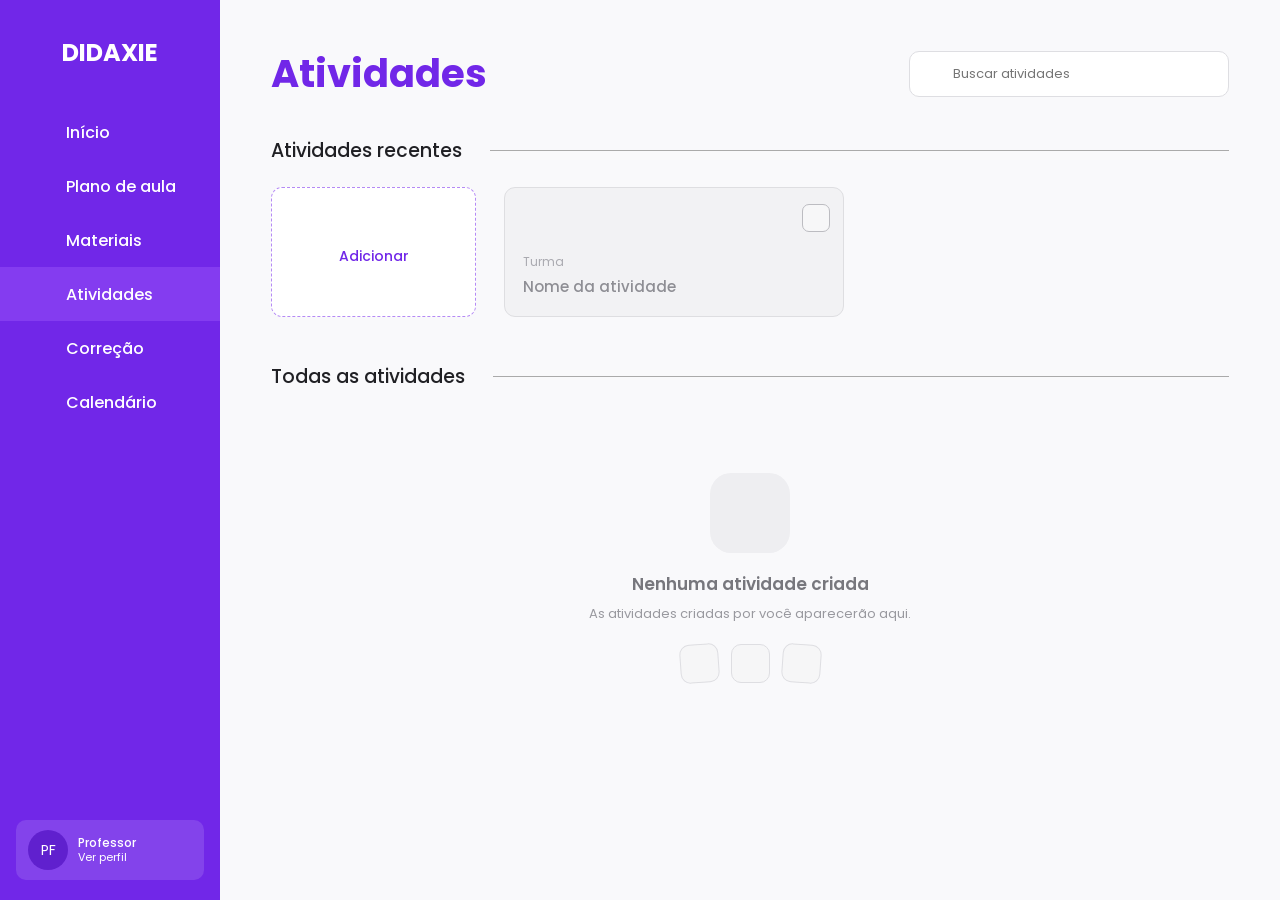
==== DIDAXIE/atividades.html @ df8f22e7 "pagina atividade" ====
<!DOCTYPE html>
<html lang="pt-BR">
<head>
    <meta charset="UTF-8">
    <meta name="viewport" content="width=device-width, initial-scale=1.0">

    <title>Atividades | Didaxie</title>

    <link rel="preconnect" href="https://fonts.googleapis.com">
    <link rel="preconnect" href="https://fonts.gstatic.com" crossorigin>

    <link
        href="https://fonts.googleapis.com/css2?family=Poppins:wght@400;500;600;700&display=swap"
        rel="stylesheet"
    >

    <link
        rel="stylesheet"
        href="https://cdn-uicons.flaticon.com/4.0.0/uicons-regular-rounded/css/uicons-regular-rounded.css"
    >

    <link rel="stylesheet" href="css/navbar.css">
    <link rel="stylesheet" href="css/atividades.css">
</head>

<body>

<button
    class="mobile-menu-button"
    id="mobileMenuButton"
    aria-label="Abrir menu"
>
    <i class="fi fi-rr-menu-burger"></i>
</button>

<aside class="sidebar" id="sidebar">

    <div class="sidebar-header">

        <a href="painel.html" class="logo">
            <span class="logo-completo">DIDAXIE</span>
            <span class="logo-reduzido">D</span>
        </a>

        <button
            class="sidebar-toggle"
            id="sidebarToggle"
            aria-label="Recolher menu"
        >
            <i class="fi fi-rr-angle-small-left"></i>
        </button>

    </div>

    <nav class="sidebar-menu">

        <a href="painel.html" class="menu-item" data-label="Início">
            <i class="fi fi-rr-home"></i>
            <span>Início</span>
        </a>

        <a href="#" class="menu-item" data-label="Plano de aula">
            <i class="fi fi-rr-book-open-cover"></i>
            <span>Plano de aula</span>
        </a>

        <a href="materiais.html" class="menu-item" data-label="Materiais">
            <i class="fi fi-rr-folder-open"></i>
            <span>Materiais</span>
        </a>

        <a href="atividades.html" class="menu-item active" data-label="Atividades">
            <i class="fi fi-rr-document"></i>
            <span>Atividades</span>
        </a>

        <a href="#" class="menu-item" data-label="Correção">
            <i class="fi fi-rr-edit"></i>
            <span>Correção</span>
        </a>

        <a href="calendario.html" class="menu-item" data-label="Calendário">
            <i class="fi fi-rr-calendar"></i>
            <span>Calendário</span>
        </a>

    </nav>

    <a href="cadastro_professor.html" class="profile-card">

        <div class="profile-avatar">
            PF
        </div>

        <div class="profile-info">
            <strong>Professor</strong>
            <span>Ver perfil</span>
        </div>

        <i class="fi fi-rr-angle-small-right profile-arrow"></i>

    </a>

</aside>

<div class="sidebar-overlay" id="sidebarOverlay"></div>

<main class="atividades-page">

    <header class="atividades-header">

        <h1>Atividades</h1>

        <div class="busca-atividades">

            <i class="fi fi-rr-search"></i>

            <input
                type="search"
                id="buscarAtividade"
                placeholder="Buscar atividades"
                autocomplete="off"
            >

        </div>

    </header>

    <section class="secao-atividades">

        <div class="secao-titulo">

            <h2>Atividades recentes</h2>

            <div class="titulo-linha"></div>

        </div>

        <div class="recentes-grid">

            <button
                class="adicionar-card"
                id="adicionarAtividade"
                type="button"
            >

                <i class="fi fi-rr-plus"></i>

                <span>Adicionar</span>

            </button>

            <div
                class="recentes-lista"
                id="atividadesRecentes"
            ></div>

        </div>

    </section>

    <section class="secao-atividades todas-secao">

        <div class="secao-titulo">

            <h2>Todas as atividades</h2>

            <div class="titulo-linha"></div>

        </div>

        <div
            class="atividades-grid"
            id="todasAtividades"
        ></div>

    </section>

</main>

<div
    class="menu-atividade"
    id="menuAtividade"
>

    <div class="menu-cabecalho">

        <strong id="menuNomeAtividade"></strong>

        <span id="menuTurmaAtividade"></span>

    </div>

    <div class="menu-separador"></div>

    <button
        type="button"
        class="menu-opcao"
        data-acao="editar"
    >
        <i class="fi fi-rr-edit"></i>
        <span>Editar atividade</span>
    </button>

    <button
        type="button"
        class="menu-opcao"
        data-acao="visualizar"
    >
        <i class="fi fi-rr-eye"></i>
        <span>Visualizar atividade</span>
    </button>

    <button
        type="button"
        class="menu-opcao"
        data-acao="correcao"
    >
        <i class="fi fi-rr-check-circle"></i>
        <span>Correção</span>
    </button>

    <div class="menu-separador"></div>

    <button
        type="button"
        class="menu-opcao"
        data-acao="copiar"
    >
        <i class="fi fi-rr-copy"></i>
        <span>Fazer uma cópia</span>
    </button>

    <button
        type="button"
        class="menu-opcao"
        data-acao="compartilhar"
    >
        <i class="fi fi-rr-share"></i>
        <span>Compartilhar</span>
    </button>

    <button
        type="button"
        class="menu-opcao"
        data-acao="arquivar"
    >
        <i class="fi fi-rr-box"></i>
        <span>Arquivar</span>
    </button>

    <div class="menu-separador"></div>

    <button
        type="button"
        class="menu-opcao excluir"
        data-acao="excluir"
    >
        <i class="fi fi-rr-trash"></i>
        <span>Excluir</span>
    </button>

</div>

<script src="javaScript/navbar.js"></script>
<script src="javaScript/atividades.js"></script>

</body>
</html>
---- DIDAXIE/css/navbar.css ----
@import url('https://fonts.googleapis.com/css2?family=Poppins:wght@400;500;600;700&display=swap');


/* ==============================
   CONFIGURAÇÕES
============================== */

* {
    margin: 0;
    padding: 0;
    box-sizing: border-box;
}

:root {
    --sidebar-aberta: 220px;
    --sidebar-fechada: 72px;

    --roxo: #7127e8;
    --roxo-claro: #843cf0;
    --roxo-hover: #7d36ec;

    --branco: #ffffff;

    --transicao: 0.3s ease;
}


/* ==============================
   SIDEBAR
============================== */

.sidebar {
    width: var(--sidebar-aberta);
    height: 100vh;

    position: fixed;
    top: 0;
    left: 0;

    display: flex;
    flex-direction: column;

    background: var(--roxo);

    color: var(--branco);

    font-family: "Poppins", sans-serif;

    overflow: hidden;

    z-index: 1000;

    transition:
        width var(--transicao),
        transform var(--transicao),
        box-shadow var(--transicao);
}


/* ==============================
   CABEÇALHO
============================== */

.sidebar-header {
    min-height: 105px;

    position: relative;

    display: flex;
    align-items: center;
    justify-content: center;

    padding: 0 18px;
}


/* LOGO */

.logo {
    color: white;
    text-decoration: none;

    font-size: 24px;
    font-weight: 700;

    white-space: nowrap;
}


.logo-reduzido {
    display: none;
}


/* ==============================
   BOTÃO DE RECOLHER
============================== */

.sidebar-toggle {
    width: 30px;
    height: 30px;

    position: absolute;
    right: 6px;

    border: none;
    border-radius: 8px;

    display: flex;
    align-items: center;
    justify-content: center;

    background: transparent;

    color: white;

    font-size: 21px;

    cursor: pointer;

    transition:
        background 0.2s ease,
        transform 0.3s ease;
}


.sidebar-toggle:hover {
    background: rgba(255, 255, 255, 0.15);
}


/* ==============================
   MENU
============================== */

.sidebar-menu {
    width: 100%;

    display: flex;
    flex-direction: column;
}


.menu-item {
    width: 100%;
    min-height: 54px;

    display: flex;
    align-items: center;

    gap: 16px;

    padding: 0 22px;

    color: white;

    text-decoration: none;

    font-size: 16px;
    font-weight: 500;

    white-space: nowrap;

    transition:
        background 0.2s ease,
        padding 0.3s ease;
}


/* ÍCONES */

.menu-item i {
    min-width: 28px;

    display: flex;
    justify-content: center;
    align-items: center;

    font-size: 20px;

    line-height: 1;
}


.menu-item:hover {
    background: rgba(255, 255, 255, 0.10);
}


.menu-item.active {
    background: var(--roxo-claro);
}


/* ==============================
   PERFIL
============================== */

.profile-card {
    min-height: 60px;

    margin: auto 16px 20px;

    padding: 8px 12px;

    display: flex;
    align-items: center;

    gap: 10px;

    border-radius: 10px;

    background: rgba(255, 255, 255, 0.13);

    color: white;
    text-decoration: none;

    overflow: hidden;

    transition:
        background 0.2s ease,
        margin 0.3s ease,
        padding 0.3s ease;
}


.profile-card:hover {
    background: rgba(255, 255, 255, 0.20);
}


.profile-avatar {
    min-width: 40px;
    width: 40px;
    height: 40px;

    border-radius: 50%;

    display: flex;
    align-items: center;
    justify-content: center;

    background: #6020ce;

    font-size: 14px;
}


.profile-info {
    min-width: 90px;

    display: flex;
    flex-direction: column;

    line-height: 1.2;
}


.profile-info strong {
    font-size: 12px;
    font-weight: 500;
}


.profile-info span {
    font-size: 11px;
}


.profile-arrow {
    margin-left: auto;
}


/* ==============================
   NAVBAR RECOLHIDA
============================== */

.sidebar.collapsed {
    width: var(--sidebar-fechada);
}


/* LOGO */

.sidebar.collapsed .logo-completo {
    display: none;
}


.sidebar.collapsed .logo-reduzido {
    display: inline;
}


/* MENU */

.sidebar.collapsed .menu-item {
    padding: 0;

    justify-content: center;
}


.sidebar.collapsed .menu-item span {
    display: none;
}


/* PERFIL */

.sidebar.collapsed .profile-card {
    margin: auto 8px 20px;

    padding: 8px;

    justify-content: center;
}


.sidebar.collapsed .profile-info,
.sidebar.collapsed .profile-arrow {
    display: none;
}


/* SETA */

.sidebar.collapsed .sidebar-toggle {
    right: 50%;

    transform: translateX(50%) rotate(180deg);
}


/* ==============================
   ABERTURA PELO MOUSE

   IMPORTANTE:
   Só abre temporariamente se estiver
   recolhida pelo usuário.
============================== */

@media (min-width: 769px) {

    .sidebar.collapsed.hover-open {
        width: var(--sidebar-aberta);

        box-shadow: 8px 0 25px rgba(0, 0, 0, 0.12);
    }


    /* LOGO */

    .sidebar.collapsed.hover-open .logo-completo {
        display: inline;
    }


    .sidebar.collapsed.hover-open .logo-reduzido {
        display: none;
    }


    /* MENU */

    .sidebar.collapsed.hover-open .menu-item {
        justify-content: flex-start;

        padding: 0 22px;
    }


    .sidebar.collapsed.hover-open .menu-item span {
        display: inline;
    }


    /* PERFIL */

    .sidebar.collapsed.hover-open .profile-card {
        margin: auto 16px 20px;

        padding: 8px 12px;

        justify-content: flex-start;
    }

    .sidebar.collapsed.hover-open .sidebar-toggle {
    opacity: 1;
    visibility: visible;
    pointer-events: auto;
}

.sidebar.collapsed .sidebar-toggle {
    opacity: 0;
    visibility: hidden;
    pointer-events: none;
}


    .sidebar.collapsed.hover-open .profile-info {
        display: flex;
    }


    .sidebar.collapsed.hover-open .profile-arrow {
        display: block;
    }


    /* SETA */

    .sidebar.collapsed.hover-open .sidebar-toggle {
        right: 6px;

        transform: rotate(180deg);
    }

}


/* ==============================
   BOTÃO MOBILE
============================== */

.mobile-menu-button {
    display: none;

    width: 44px;
    height: 44px;

    position: fixed;

    top: 15px;
    left: 15px;

    border: none;
    border-radius: 10px;

    align-items: center;
    justify-content: center;

    background: var(--roxo);

    color: white;

    font-size: 20px;

    cursor: pointer;

    z-index: 900;
}


/* ==============================
   OVERLAY MOBILE
============================== */

.sidebar-overlay {
    display: none;

    position: fixed;

    inset: 0;

    background: rgba(0, 0, 0, 0.4);

    z-index: 950;
}


/* ==============================
   MOBILE / TABLET
============================== */

@media (max-width: 768px) {

    .sidebar,
    .sidebar.collapsed {
        width: 230px;

        transform: translateX(-100%);
    }


    .sidebar.mobile-open {
        transform: translateX(0);
    }


    /* Sempre mostra conteúdo quando abre no mobile */

    .sidebar .logo-completo,
    .sidebar.collapsed .logo-completo {
        display: inline;
    }


    .sidebar .logo-reduzido,
    .sidebar.collapsed .logo-reduzido {
        display: none;
    }


    .sidebar .menu-item,
    .sidebar.collapsed .menu-item {
        padding: 0 22px;

        justify-content: flex-start;
    }


    .sidebar .menu-item span,
    .sidebar.collapsed .menu-item span {
        display: inline;
    }


    .sidebar .profile-card,
    .sidebar.collapsed .profile-card {
        margin: auto 16px 20px;

        padding: 8px 12px;

        justify-content: flex-start;
    }


    .sidebar .profile-info,
    .sidebar.collapsed .profile-info {
        display: flex;
    }


    .sidebar .profile-arrow,
    .sidebar.collapsed .profile-arrow {
        display: block;
    }


    .sidebar .sidebar-toggle,
    .sidebar.collapsed .sidebar-toggle {
        right: 6px;

        transform: none;
    }


    .mobile-menu-button {
        display: flex;
    }


    .sidebar-overlay.active {
        display: block;
    }

}


/* ==============================
   CELULARES PEQUENOS
============================== */

@media (max-width: 400px) {

    .sidebar,
    .sidebar.collapsed {
        width: 85%;
    }

}
---- DIDAXIE/css/atividades.css ----
:root {
    --ativ-roxo: #7127e8;
    --ativ-roxo-claro: #f1e8ff;
    --ativ-texto: #202024;
    --ativ-secundario: #89898f;
    --ativ-cinza: #a7a7ad;
    --ativ-cinza-claro: #f1f1f3;
    --ativ-borda: #dedee2;
    --ativ-fundo: #f9f9fb;
    --ativ-card: #fff;
    --ativ-sombra: 0 8px 28px rgba(0, 0, 0, .06);
}

body {
    min-height: 100vh;
    background: var(--ativ-fundo);
    color: var(--ativ-texto);
    font-family: "Poppins", sans-serif;
    overflow-x: hidden;
}

.atividades-page {
    min-height: 100vh;
    margin-left: var(--sidebar-aberta);
    padding: clamp(34px, 5vh, 52px) clamp(26px, 4vw, 58px) 42px;
    transition: margin-left var(--transicao);
}

body:has(.sidebar.collapsed:not(.hover-open)) .atividades-page {
    margin-left: var(--sidebar-fechada);
}

/* CABEÇALHO */

.atividades-header {
    margin-bottom: 34px;
    display: flex;
    align-items: center;
    justify-content: space-between;
    gap: 30px;
}

.atividades-header h1 {
    margin: 0;
    color: var(--ativ-roxo);
    font-size: clamp(32px, 3vw, 42px);
    font-weight: 700;
}

.busca-atividades {
    width: min(320px, 40vw);
    height: 46px;
    position: relative;
}

.busca-atividades i {
    position: absolute;
    top: 50%;
    left: 14px;
    color: var(--ativ-roxo);
    font-size: 18px;
    transform: translateY(-50%);
    pointer-events: none;
}

.busca-atividades input {
    width: 100%;
    height: 100%;
    padding: 0 14px 0 43px;
    border: 1px solid var(--ativ-borda);
    border-radius: 10px;
    outline: none;
    background: #fff;
    color: var(--ativ-texto);
    font-family: inherit;
    font-size: 13px;
}

.busca-atividades input:focus {
    border-color: var(--ativ-roxo);
    box-shadow: 0 0 0 3px rgba(113, 39, 232, .08);
}

/* SEÇÕES */

.secao-atividades {
    margin-bottom: 45px;
}

.secao-titulo {
    margin-bottom: 22px;
    display: flex;
    align-items: center;
    gap: 28px;
}

.secao-titulo h2 {
    margin: 0;
    flex-shrink: 0;
    font-size: 19px;
    font-weight: 500;
}

.titulo-linha {
    width: 100%;
    height: 1px;
    background: #aaa;
}

/* RECENTES */

.recentes-grid {
    display: grid;
    grid-template-columns: 205px minmax(0, 1fr);
    gap: 28px;
}

.adicionar-card {
    min-height: 130px;
    border: 1.5px dashed #b58af5;
    border-radius: 11px;
    display: flex;
    flex-direction: column;
    align-items: center;
    justify-content: center;
    gap: 9px;
    background: #fff;
    color: var(--ativ-roxo);
    font-family: inherit;
    cursor: pointer;
    transition: .2s ease;
}

.adicionar-card i {
    font-size: 29px;
}

.adicionar-card span {
    font-size: 14px;
    font-weight: 500;
}

.adicionar-card:hover {
    border-color: var(--ativ-roxo);
    background: #faf7ff;
    transform: translateY(-2px);
}

.recentes-lista {
    display: grid;
    grid-template-columns: minmax(220px, 340px);
}

/* CARD */

.atividade-card {
    min-width: 0;
    min-height: 130px;
    position: relative;
    padding: 18px;
    border: 1px solid #cacacd;
    border-radius: 11px;
    display: flex;
    flex-direction: column;
    justify-content: flex-end;
    background: #fff;
    transition:
        transform .2s ease,
        box-shadow .2s ease,
        border-color .2s ease;
}

.atividade-card:hover {
    border-color: #c5a7ed;
    transform: translateY(-2px);
    box-shadow: var(--ativ-sombra);
}

/* CARD CINZA DE EXEMPLO */

.atividade-card.placeholder {
    border-color: #dedee1;
    background: #f2f2f4;
    box-shadow: none;
}

.atividade-card.placeholder:hover {
    border-color: #cacacd;
    background: #eeeeF1;
}

.atividade-card.placeholder .atividade-info span {
    color: #aaaab0;
}

.atividade-card.placeholder .atividade-info strong {
    color: #8e8e94;
}

.atividade-card.placeholder .atividade-menu-botao {
    color: #94949a;
}

.atividade-card.placeholder .atividade-check {
    border-color: #bcbcc1;
    background: #f7f7f8;
}

.atividade-card-topo {
    position: absolute;
    top: 12px;
    left: 13px;
    right: 13px;
    display: flex;
    align-items: center;
    justify-content: space-between;
}

.atividade-menu-botao {
    width: 38px;
    height: 36px;
    border: none;
    border-radius: 8px;
    display: flex;
    align-items: center;
    justify-content: center;
    background: transparent;
    color: #646469;
    font-size: 20px;
    cursor: pointer;
}

.atividade-menu-botao:hover {
    background: var(--ativ-roxo-claro);
    color: var(--ativ-roxo);
}

.atividade-check {
    width: 28px;
    height: 28px;
    border: 1px solid #aaa;
    border-radius: 7px;
    appearance: none;
    background: #fff;
    cursor: pointer;
}

.atividade-check:checked {
    border-color: var(--ativ-roxo);
    background:
        var(--ativ-roxo)
        url("data:image/svg+xml,%3Csvg xmlns='http://www.w3.org/2000/svg' width='18' height='18' viewBox='0 0 24 24' fill='none' stroke='white' stroke-width='3' stroke-linecap='round' stroke-linejoin='round'%3E%3Cpolyline points='20 6 9 17 4 12'/%3E%3C/svg%3E")
        center / 15px no-repeat;
}

.atividade-info span {
    display: block;
    margin-bottom: 4px;
    color: var(--ativ-secundario);
    font-size: 12px;
}

.atividade-info strong {
    display: block;
    color: var(--ativ-texto);
    font-size: 15px;
    font-weight: 500;
    white-space: nowrap;
    overflow: hidden;
    text-overflow: ellipsis;
}

/* TODAS AS ATIVIDADES */

.atividades-grid {
    min-height: 330px;
}

/* ESTADO VAZIO INFERIOR */

.estado-vazio-atividades {
    min-height: 330px;
    display: flex;
    align-items: center;
    justify-content: center;
    color: var(--ativ-cinza);
    text-align: center;
}

.estado-vazio-conteudo {
    width: min(100%, 430px);
    padding: 30px 20px;
}

.estado-vazio-icone {
    width: 80px;
    height: 80px;
    margin: 0 auto 18px;
    border-radius: 21px;
    display: grid;
    place-items: center;
    background: #eeeeF1;
    color: #aaaab0;
    font-size: 33px;
}

.estado-vazio-conteudo h3 {
    margin: 0;
    color: #77777d;
    font-size: 17px;
    font-weight: 600;
}

.estado-vazio-conteudo p {
    max-width: 370px;
    margin: 7px auto 0;
    color: #99999f;
    font-size: 13px;
    line-height: 1.6;
}

.acoes-exemplo {
    margin-top: 20px;
    display: flex;
    align-items: center;
    justify-content: center;
    gap: 12px;
}

.acao-exemplo {
    width: 39px;
    height: 39px;
    border: 1px solid #dedee2;
    border-radius: 10px;
    display: grid;
    place-items: center;
    background: #f6f6f7;
    color: #b5b5ba;
    font-size: 16px;
}

.acao-exemplo:nth-child(1) {
    transform: rotate(-4deg);
}

.acao-exemplo:nth-child(3) {
    transform: rotate(4deg);
}

/* MENU DE OPÇÕES */

.menu-atividade {
    width: 250px;
    position: fixed;
    z-index: 4000;
    padding: 9px;
    border: 1px solid #ececef;
    border-radius: 11px;
    display: none;
    background: #fff;
    box-shadow: 0 12px 35px rgba(0, 0, 0, .17);
}

.menu-atividade.aberto {
    display: block;
}

.menu-cabecalho {
    padding: 10px 11px 9px;
    display: flex;
    flex-direction: column;
}

.menu-cabecalho strong {
    max-width: 100%;
    color: #202024;
    font-size: 13px;
    font-weight: 600;
    white-space: nowrap;
    overflow: hidden;
    text-overflow: ellipsis;
}

.menu-cabecalho span {
    margin-top: 2px;
    color: #999;
    font-size: 10px;
}

.menu-separador {
    height: 1px;
    margin: 4px 5px;
    background: #ececef;
}

.menu-opcao {
    width: 100%;
    min-height: 40px;
    padding: 0 10px;
    border: none;
    border-radius: 7px;
    display: flex;
    align-items: center;
    gap: 10px;
    background: transparent;
    color: #45454a;
    font-family: inherit;
    font-size: 11px;
    text-align: left;
    cursor: pointer;
}

.menu-opcao i {
    width: 18px;
    color: #77777c;
    font-size: 15px;
}

.menu-opcao:hover {
    background: #f6f2fc;
}

.menu-opcao.excluir,
.menu-opcao.excluir i {
    color: #d74d66;
}

.menu-opcao.excluir:hover {
    background: #fff0f3;
}

/* TABLET */

@media (max-width: 900px) {

    .atividades-page {
        padding-left: 26px;
        padding-right: 26px;
    }

    .recentes-grid {
        grid-template-columns: 180px minmax(0, 1fr);
    }

}

/* MOBILE */

@media (max-width: 768px) {

    .atividades-page,
    body:has(.sidebar.collapsed:not(.hover-open)) .atividades-page {
        margin-left: 0;
        padding: 84px 16px 30px;
    }

    .atividades-header h1 {
        font-size: 29px;
    }

    .busca-atividades {
        width: min(260px, 45vw);
    }

    .recentes-grid {
        grid-template-columns: 1fr;
        gap: 14px;
    }

    .adicionar-card {
        min-height: 100px;
    }

    .recentes-lista {
        grid-template-columns: 1fr;
    }

    .atividade-card {
        min-height: 120px;
    }

    .estado-vazio-atividades {
        min-height: 290px;
    }

}

/* CELULAR */

@media (max-width: 520px) {

    .atividades-page {
        padding-left: 11px;
        padding-right: 11px;
    }

    .atividades-header {
        flex-direction: column;
        align-items: stretch;
        gap: 16px;
    }

    .atividades-header h1 {
        font-size: 27px;
    }

    .busca-atividades {
        width: 100%;
        height: 48px;
    }

    .secao-atividades {
        margin-bottom: 34px;
    }

    .secao-titulo {
        gap: 13px;
    }

    .secao-titulo h2 {
        font-size: 16px;
    }

    .atividade-info strong {
        font-size: 14px;
    }

    .estado-vazio-icone {
        width: 72px;
        height: 72px;
        font-size: 29px;
    }

    .estado-vazio-conteudo h3 {
        font-size: 15px;
    }

    .estado-vazio-conteudo p {
        max-width: 290px;
        font-size: 12px;
    }

    .menu-atividade {
        width: calc(100vw - 24px);
        max-width: 320px;
    }

    .menu-opcao {
        min-height: 44px;
        font-size: 12px;
    }

}
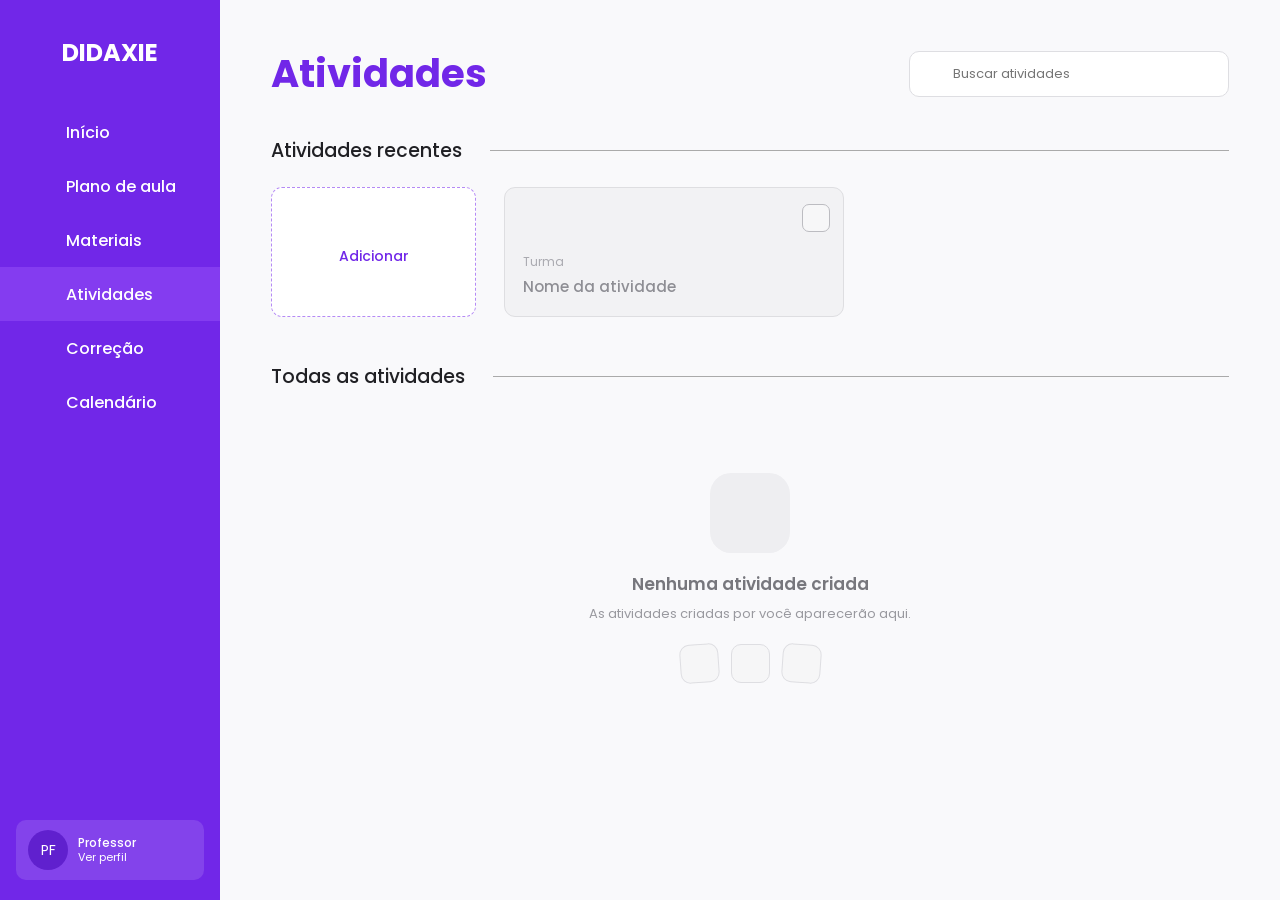
==== commit ac9aa6f3: "pagina correção na navbar" ====
--- a/DIDAXIE/atividades.html
+++ b/DIDAXIE/atividades.html
@@ -3,267 +3,155 @@
 <head>
     <meta charset="UTF-8">
     <meta name="viewport" content="width=device-width, initial-scale=1.0">
-
     <title>Atividades | Didaxie</title>
-
     <link rel="preconnect" href="https://fonts.googleapis.com">
     <link rel="preconnect" href="https://fonts.gstatic.com" crossorigin>
-
-    <link
-        href="https://fonts.googleapis.com/css2?family=Poppins:wght@400;500;600;700&display=swap"
-        rel="stylesheet"
-    >
-
-    <link
-        rel="stylesheet"
-        href="https://cdn-uicons.flaticon.com/4.0.0/uicons-regular-rounded/css/uicons-regular-rounded.css"
-    >
-
+    <link href="https://fonts.googleapis.com/css2?family=Poppins:wght@400;500;600;700&display=swap" rel="stylesheet">
+    <link rel="stylesheet" href="https://cdn-uicons.flaticon.com/4.0.0/uicons-regular-rounded/css/uicons-regular-rounded.css">
     <link rel="stylesheet" href="css/navbar.css">
     <link rel="stylesheet" href="css/atividades.css">
 </head>
 
 <body>
+    <button class="mobile-menu-button" id="mobileMenuButton" aria-label="Abrir menu">
+        <i class="fi fi-rr-menu-burger"></i>
+    </button>
 
-<button
-    class="mobile-menu-button"
-    id="mobileMenuButton"
-    aria-label="Abrir menu"
->
-    <i class="fi fi-rr-menu-burger"></i>
-</button>
+    <aside class="sidebar" id="sidebar">
+        <div class="sidebar-header">
+            <a href="painel.html" class="logo">
+                <span class="logo-completo">DIDAXIE</span>
+                <span class="logo-reduzido">D</span>
+            </a>
 
-<aside class="sidebar" id="sidebar">
+            <button class="sidebar-toggle" id="sidebarToggle" aria-label="Recolher menu">
+                <i class="fi fi-rr-angle-small-left"></i>
+            </button>
+        </div>
 
-    <div class="sidebar-header">
+        <nav class="sidebar-menu">
+            <a href="painel.html" class="menu-item" data-label="Início">
+                <i class="fi fi-rr-home"></i>
+                <span>Início</span>
+            </a>
+            <a href="plano_aula.html" class="menu-item" data-label="Plano de aula">
+                <i class="fi fi-rr-book-open-cover"></i>
+                <span>Plano de aula</span>
+            </a>
+            <a href="materiais.html" class="menu-item" data-label="Materiais">
+                <i class="fi fi-rr-folder-open"></i>
+                <span>Materiais</span>
+            </a>
+            <a href="atividades.html" class="menu-item active" data-label="Atividades">
+                <i class="fi fi-rr-document"></i>
+                <span>Atividades</span>
+            </a>
+            <a href="correcao.html" class="menu-item" data-label="Correção">
+                <i class="fi fi-rr-edit"></i>
+                <span>Correção</span>
+            </a>
+            <a href="calendario.html" class="menu-item" data-label="Calendário">
+                <i class="fi fi-rr-calendar"></i>
+                <span>Calendário</span>
+            </a>
+        </nav>
 
-        <a href="painel.html" class="logo">
-            <span class="logo-completo">DIDAXIE</span>
-            <span class="logo-reduzido">D</span>
+        <a href="cadastro_professor.html" class="profile-card">
+            <div class="profile-avatar"> PF </div>
+            <div class="profile-info">
+                <strong>Professor</strong>
+                <span>Ver perfil</span>
+            </div>
+            <i class="fi fi-rr-angle-small-right profile-arrow"></i>
         </a>
+    </aside>
 
-        <button
-            class="sidebar-toggle"
-            id="sidebarToggle"
-            aria-label="Recolher menu"
-        >
-            <i class="fi fi-rr-angle-small-left"></i>
+    <div class="sidebar-overlay" id="sidebarOverlay"></div>
+
+    <main class="atividades-page">
+
+        <header class="atividades-header">
+            <h1>Atividades</h1>
+            <div class="busca-atividades">
+                <i class="fi fi-rr-search"></i>
+                <input type="search" id="buscarAtividade" placeholder="Buscar atividades" autocomplete="off">
+            </div>
+        </header>
+
+        <section class="secao-atividades">
+            <div class="secao-titulo">
+                <h2>Atividades recentes</h2>
+                <div class="titulo-linha"></div>
+            </div>
+
+            <div class="recentes-grid">
+                <button class="adicionar-card" id="adicionarAtividade" type="button">
+                    <i class="fi fi-rr-plus"></i>
+                    <span>Adicionar</span>
+                </button>
+
+                <div class="recentes-lista" id="atividadesRecentes"></div>
+            </div>
+        </section>
+
+        <section class="secao-atividades todas-secao">
+            <div class="secao-titulo">
+                <h2>Todas as atividades</h2>
+                <div class="titulo-linha"></div>
+            </div>
+            <div class="atividades-grid" id="todasAtividades"></div>
+        </section>
+    </main>
+
+    <div class="menu-atividade" id="menuAtividade">
+        <div class="menu-cabecalho">
+            <strong id="menuNomeAtividade"></strong>
+            <span id="menuTurmaAtividade"></span>
+        </div>
+
+        <div class="menu-separador"></div>
+
+        <button type="button" class="menu-opcao" data-acao="editar">
+            <i class="fi fi-rr-edit"></i>
+            <span>Editar atividade</span>
         </button>
 
+        <button type="button" class="menu-opcao" data-acao="visualizar">
+            <i class="fi fi-rr-eye"></i>
+            <span>Visualizar atividade</span>
+        </button>
+
+        <button type="button" class="menu-opcao" data-acao="correcao">
+            <i class="fi fi-rr-check-circle"></i>
+            <span>Correção</span>
+        </button>
+
+        <div class="menu-separador"></div>
+
+        <button type="button" class="menu-opcao" data-acao="copiar">
+            <i class="fi fi-rr-copy"></i>
+            <span>Fazer uma cópia</span>
+        </button>
+
+        <button type="button" class="menu-opcao" data-acao="compartilhar">
+            <i class="fi fi-rr-share"></i>
+            <span>Compartilhar</span>
+        </button>
+
+        <button type="button" class="menu-opcao" data-acao="arquivar">
+            <i class="fi fi-rr-box"></i>
+            <span>Arquivar</span>
+        </button>
+
+        <div class="menu-separador"></div>
+
+        <button type="button" class="menu-opcao excluir" data-acao="excluir">
+            <i class="fi fi-rr-trash"></i>
+            <span>Excluir</span>
+        </button>
     </div>
 
-    <nav class="sidebar-menu">
-
-        <a href="painel.html" class="menu-item" data-label="Início">
-            <i class="fi fi-rr-home"></i>
-            <span>Início</span>
-        </a>
-
-        <a href="#" class="menu-item" data-label="Plano de aula">
-            <i class="fi fi-rr-book-open-cover"></i>
-            <span>Plano de aula</span>
-        </a>
-
-        <a href="materiais.html" class="menu-item" data-label="Materiais">
-            <i class="fi fi-rr-folder-open"></i>
-            <span>Materiais</span>
-        </a>
-
-        <a href="atividades.html" class="menu-item active" data-label="Atividades">
-            <i class="fi fi-rr-document"></i>
-            <span>Atividades</span>
-        </a>
-
-        <a href="#" class="menu-item" data-label="Correção">
-            <i class="fi fi-rr-edit"></i>
-            <span>Correção</span>
-        </a>
-
-        <a href="calendario.html" class="menu-item" data-label="Calendário">
-            <i class="fi fi-rr-calendar"></i>
-            <span>Calendário</span>
-        </a>
-
-    </nav>
-
-    <a href="cadastro_professor.html" class="profile-card">
-
-        <div class="profile-avatar">
-            PF
-        </div>
-
-        <div class="profile-info">
-            <strong>Professor</strong>
-            <span>Ver perfil</span>
-        </div>
-
-        <i class="fi fi-rr-angle-small-right profile-arrow"></i>
-
-    </a>
-
-</aside>
-
-<div class="sidebar-overlay" id="sidebarOverlay"></div>
-
-<main class="atividades-page">
-
-    <header class="atividades-header">
-
-        <h1>Atividades</h1>
-
-        <div class="busca-atividades">
-
-            <i class="fi fi-rr-search"></i>
-
-            <input
-                type="search"
-                id="buscarAtividade"
-                placeholder="Buscar atividades"
-                autocomplete="off"
-            >
-
-        </div>
-
-    </header>
-
-    <section class="secao-atividades">
-
-        <div class="secao-titulo">
-
-            <h2>Atividades recentes</h2>
-
-            <div class="titulo-linha"></div>
-
-        </div>
-
-        <div class="recentes-grid">
-
-            <button
-                class="adicionar-card"
-                id="adicionarAtividade"
-                type="button"
-            >
-
-                <i class="fi fi-rr-plus"></i>
-
-                <span>Adicionar</span>
-
-            </button>
-
-            <div
-                class="recentes-lista"
-                id="atividadesRecentes"
-            ></div>
-
-        </div>
-
-    </section>
-
-    <section class="secao-atividades todas-secao">
-
-        <div class="secao-titulo">
-
-            <h2>Todas as atividades</h2>
-
-            <div class="titulo-linha"></div>
-
-        </div>
-
-        <div
-            class="atividades-grid"
-            id="todasAtividades"
-        ></div>
-
-    </section>
-
-</main>
-
-<div
-    class="menu-atividade"
-    id="menuAtividade"
->
-
-    <div class="menu-cabecalho">
-
-        <strong id="menuNomeAtividade"></strong>
-
-        <span id="menuTurmaAtividade"></span>
-
-    </div>
-
-    <div class="menu-separador"></div>
-
-    <button
-        type="button"
-        class="menu-opcao"
-        data-acao="editar"
-    >
-        <i class="fi fi-rr-edit"></i>
-        <span>Editar atividade</span>
-    </button>
-
-    <button
-        type="button"
-        class="menu-opcao"
-        data-acao="visualizar"
-    >
-        <i class="fi fi-rr-eye"></i>
-        <span>Visualizar atividade</span>
-    </button>
-
-    <button
-        type="button"
-        class="menu-opcao"
-        data-acao="correcao"
-    >
-        <i class="fi fi-rr-check-circle"></i>
-        <span>Correção</span>
-    </button>
-
-    <div class="menu-separador"></div>
-
-    <button
-        type="button"
-        class="menu-opcao"
-        data-acao="copiar"
-    >
-        <i class="fi fi-rr-copy"></i>
-        <span>Fazer uma cópia</span>
-    </button>
-
-    <button
-        type="button"
-        class="menu-opcao"
-        data-acao="compartilhar"
-    >
-        <i class="fi fi-rr-share"></i>
-        <span>Compartilhar</span>
-    </button>
-
-    <button
-        type="button"
-        class="menu-opcao"
-        data-acao="arquivar"
-    >
-        <i class="fi fi-rr-box"></i>
-        <span>Arquivar</span>
-    </button>
-
-    <div class="menu-separador"></div>
-
-    <button
-        type="button"
-        class="menu-opcao excluir"
-        data-acao="excluir"
-    >
-        <i class="fi fi-rr-trash"></i>
-        <span>Excluir</span>
-    </button>
-
-</div>
-
-<script src="javaScript/navbar.js"></script>
-<script src="javaScript/atividades.js"></script>
-
+    <script src="javaScript/navbar.js"></script>
+    <script src="javaScript/atividades.js"></script>
 </body>
 </html>
--- a/DIDAXIE/css/navbar.css
+++ b/DIDAXIE/css/navbar.css
@@ -14,13 +14,10 @@
 :root {
     --sidebar-aberta: 220px;
     --sidebar-fechada: 72px;
-
     --roxo: #7127e8;
     --roxo-claro: #843cf0;
     --roxo-hover: #7d36ec;
-
     --branco: #ffffff;
-
     --transicao: 0.3s ease;
 }
 
@@ -32,28 +29,15 @@
 .sidebar {
     width: var(--sidebar-aberta);
     height: 100vh;
-
     position: fixed;
     top: 0;
     left: 0;
-
     display: flex;
     flex-direction: column;
-
     background: var(--roxo);
-
-    color: var(--branco);
-
-    font-family: "Poppins", sans-serif;
-
+    color: white;
     overflow: hidden;
-
     z-index: 1000;
-
-    transition:
-        width var(--transicao),
-        transform var(--transicao),
-        box-shadow var(--transicao);
 }
 
 
@@ -63,13 +47,10 @@
 
 .sidebar-header {
     min-height: 105px;
-
     position: relative;
-
-    display: flex;
-    align-items: center;
-    justify-content: center;
-
+    display: flex;
+    align-items: center;
+    justify-content: center;
     padding: 0 18px;
 }
 
@@ -79,10 +60,8 @@
 .logo {
     color: white;
     text-decoration: none;
-
     font-size: 24px;
     font-weight: 700;
-
     white-space: nowrap;
 }
 
@@ -99,25 +78,17 @@
 .sidebar-toggle {
     width: 30px;
     height: 30px;
-
     position: absolute;
     right: 6px;
-
     border: none;
     border-radius: 8px;
-
-    display: flex;
-    align-items: center;
-    justify-content: center;
-
+    display: flex;
+    align-items: center;
+    justify-content: center;
     background: transparent;
-
-    color: white;
-
+    color: white;
     font-size: 21px;
-
     cursor: pointer;
-
     transition:
         background 0.2s ease,
         transform 0.3s ease;
@@ -135,7 +106,6 @@
 
 .sidebar-menu {
     width: 100%;
-
     display: flex;
     flex-direction: column;
 }
@@ -144,23 +114,15 @@
 .menu-item {
     width: 100%;
     min-height: 54px;
-
-    display: flex;
-    align-items: center;
-
+    display: flex;
+    align-items: center;
     gap: 16px;
-
     padding: 0 22px;
-
-    color: white;
-
+    color: white;
     text-decoration: none;
-
     font-size: 16px;
     font-weight: 500;
-
     white-space: nowrap;
-
     transition:
         background 0.2s ease,
         padding 0.3s ease;
@@ -171,13 +133,10 @@
 
 .menu-item i {
     min-width: 28px;
-
-    display: flex;
-    justify-content: center;
-    align-items: center;
-
+    display: flex;
+    justify-content: center;
+    align-items: center;
     font-size: 20px;
-
     line-height: 1;
 }
 
@@ -198,25 +157,16 @@
 
 .profile-card {
     min-height: 60px;
-
     margin: auto 16px 20px;
-
     padding: 8px 12px;
-
-    display: flex;
-    align-items: center;
-
+    display: flex;
+    align-items: center;
     gap: 10px;
-
     border-radius: 10px;
-
     background: rgba(255, 255, 255, 0.13);
-
     color: white;
     text-decoration: none;
-
     overflow: hidden;
-
     transition:
         background 0.2s ease,
         margin 0.3s ease,
@@ -233,25 +183,19 @@
     min-width: 40px;
     width: 40px;
     height: 40px;
-
     border-radius: 50%;
-
-    display: flex;
-    align-items: center;
-    justify-content: center;
-
+    display: flex;
+    align-items: center;
+    justify-content: center;
     background: #6020ce;
-
     font-size: 14px;
 }
 
 
 .profile-info {
     min-width: 90px;
-
     display: flex;
     flex-direction: column;
-
     line-height: 1.2;
 }
 
@@ -297,7 +241,6 @@
 
 .sidebar.collapsed .menu-item {
     padding: 0;
-
     justify-content: center;
 }
 
@@ -311,9 +254,7 @@
 
 .sidebar.collapsed .profile-card {
     margin: auto 8px 20px;
-
     padding: 8px;
-
     justify-content: center;
 }
 
@@ -328,7 +269,6 @@
 
 .sidebar.collapsed .sidebar-toggle {
     right: 50%;
-
     transform: translateX(50%) rotate(180deg);
 }
 
@@ -345,7 +285,6 @@
 
     .sidebar.collapsed.hover-open {
         width: var(--sidebar-aberta);
-
         box-shadow: 8px 0 25px rgba(0, 0, 0, 0.12);
     }
 
@@ -366,7 +305,6 @@
 
     .sidebar.collapsed.hover-open .menu-item {
         justify-content: flex-start;
-
         padding: 0 22px;
     }
 
@@ -380,9 +318,7 @@
 
     .sidebar.collapsed.hover-open .profile-card {
         margin: auto 16px 20px;
-
         padding: 8px 12px;
-
         justify-content: flex-start;
     }
 
@@ -413,7 +349,6 @@
 
     .sidebar.collapsed.hover-open .sidebar-toggle {
         right: 6px;
-
         transform: rotate(180deg);
     }
 
@@ -426,29 +361,19 @@
 
 .mobile-menu-button {
     display: none;
-
     width: 44px;
     height: 44px;
-
     position: fixed;
-
     top: 15px;
     left: 15px;
-
     border: none;
     border-radius: 10px;
-
-    align-items: center;
-    justify-content: center;
-
+    align-items: center;
+    justify-content: center;
     background: var(--roxo);
-
-    color: white;
-
+    color: white;
     font-size: 20px;
-
     cursor: pointer;
-
     z-index: 900;
 }
 
@@ -459,13 +384,9 @@
 
 .sidebar-overlay {
     display: none;
-
     position: fixed;
-
     inset: 0;
-
     background: rgba(0, 0, 0, 0.4);
-
     z-index: 950;
 }
 
@@ -479,7 +400,6 @@
     .sidebar,
     .sidebar.collapsed {
         width: 230px;
-
         transform: translateX(-100%);
     }
 
@@ -506,7 +426,6 @@
     .sidebar .menu-item,
     .sidebar.collapsed .menu-item {
         padding: 0 22px;
-
         justify-content: flex-start;
     }
 
@@ -520,9 +439,7 @@
     .sidebar .profile-card,
     .sidebar.collapsed .profile-card {
         margin: auto 16px 20px;
-
         padding: 8px 12px;
-
         justify-content: flex-start;
     }
 
@@ -542,7 +459,6 @@
     .sidebar .sidebar-toggle,
     .sidebar.collapsed .sidebar-toggle {
         right: 6px;
-
         transform: none;
     }
 
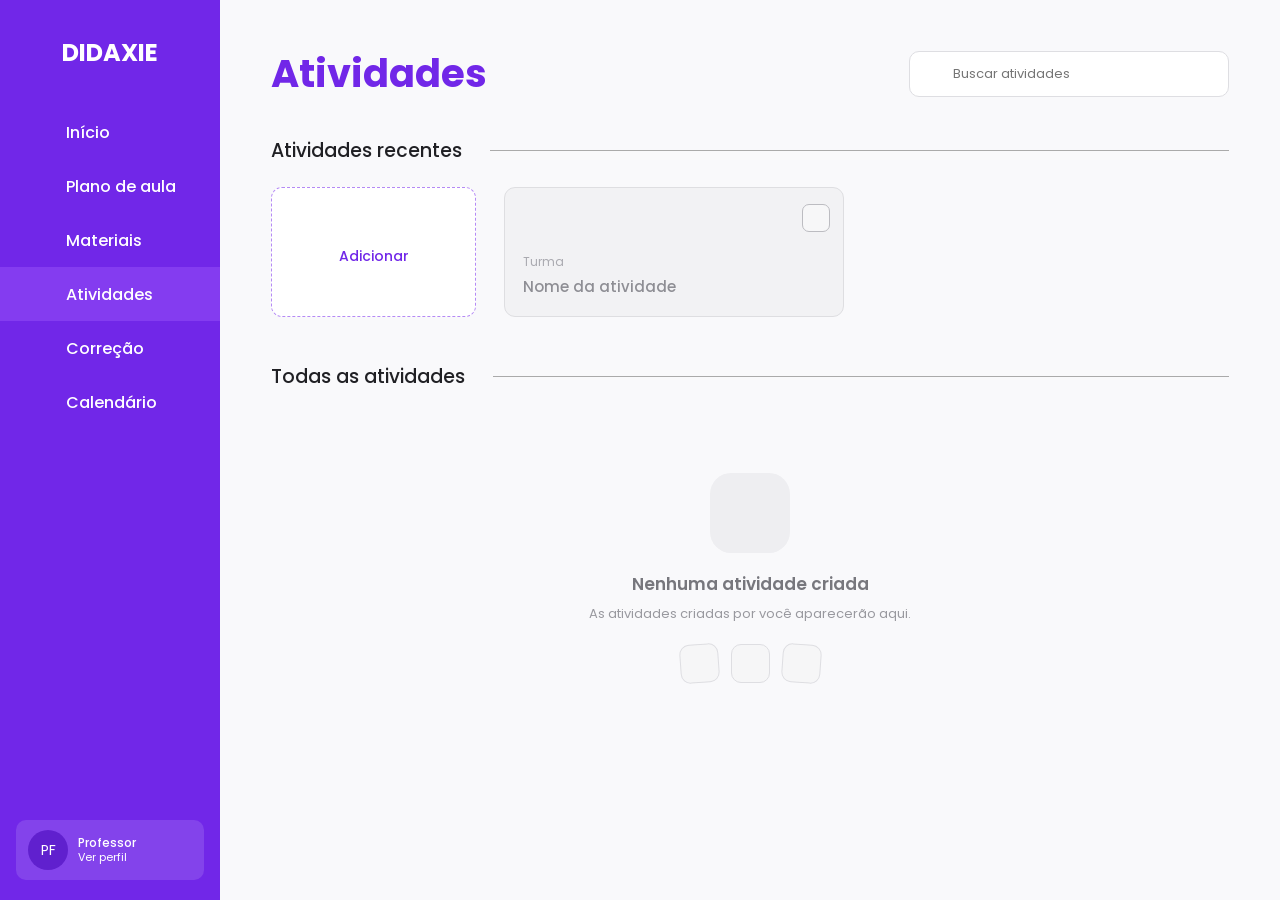
==== commit 4211acc0: "pagina configurações, parte codada e na navbar" ====
--- a/DIDAXIE/atividades.html
+++ b/DIDAXIE/atividades.html
@@ -56,7 +56,7 @@
             </a>
         </nav>
 
-        <a href="cadastro_professor.html" class="profile-card">
+        <a href="configuracoes.html" class="profile-card">
             <div class="profile-avatar"> PF </div>
             <div class="profile-info">
                 <strong>Professor</strong>
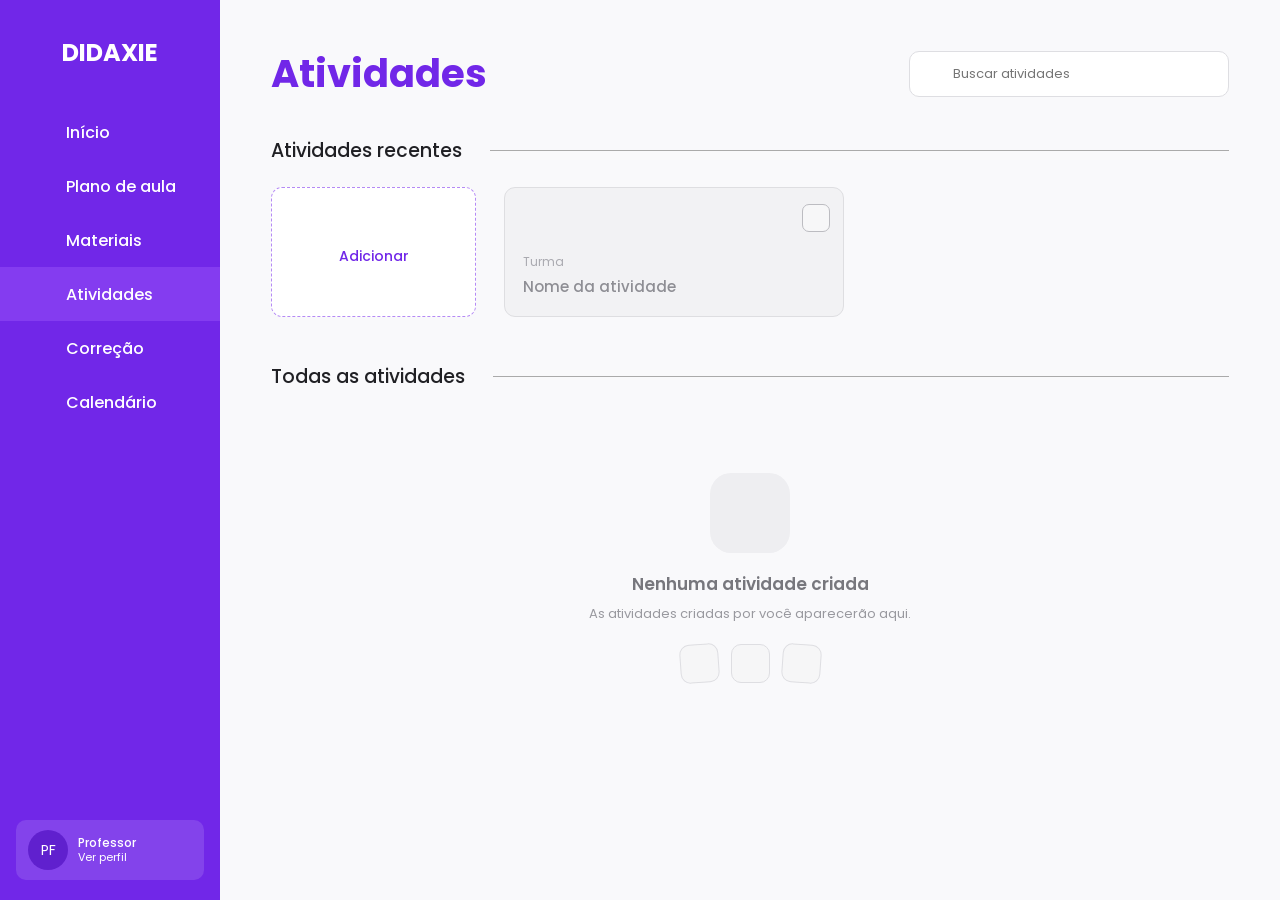
==== commit 293a30ba: "parte de criar atividade linkagem de paginas" ====
--- a/DIDAXIE/atividades.html
+++ b/DIDAXIE/atividades.html
@@ -1,5 +1,6 @@
 <!DOCTYPE html>
 <html lang="pt-BR">
+
 <head>
     <meta charset="UTF-8">
     <meta name="viewport" content="width=device-width, initial-scale=1.0">
@@ -7,7 +8,8 @@
     <link rel="preconnect" href="https://fonts.googleapis.com">
     <link rel="preconnect" href="https://fonts.gstatic.com" crossorigin>
     <link href="https://fonts.googleapis.com/css2?family=Poppins:wght@400;500;600;700&display=swap" rel="stylesheet">
-    <link rel="stylesheet" href="https://cdn-uicons.flaticon.com/4.0.0/uicons-regular-rounded/css/uicons-regular-rounded.css">
+    <link rel="stylesheet"
+        href="https://cdn-uicons.flaticon.com/4.0.0/uicons-regular-rounded/css/uicons-regular-rounded.css">
     <link rel="stylesheet" href="css/navbar.css">
     <link rel="stylesheet" href="css/atividades.css">
 </head>
@@ -85,10 +87,11 @@
             </div>
 
             <div class="recentes-grid">
-                <button class="adicionar-card" id="adicionarAtividade" type="button">
+                <a href="criar_atividade.html" class="adicionar-card"
+                    style="text-decoration: none;">
                     <i class="fi fi-rr-plus"></i>
                     <span>Adicionar</span>
-                </button>
+                </a>
 
                 <div class="recentes-lista" id="atividadesRecentes"></div>
             </div>
@@ -154,4 +157,5 @@
     <script src="javaScript/navbar.js"></script>
     <script src="javaScript/atividades.js"></script>
 </body>
+
 </html>
--- a/DIDAXIE/css/navbar.css
+++ b/DIDAXIE/css/navbar.css
@@ -38,6 +38,7 @@
     color: white;
     overflow: hidden;
     z-index: 1000;
+    transition: width 0.3s ease;
 }
 
 
